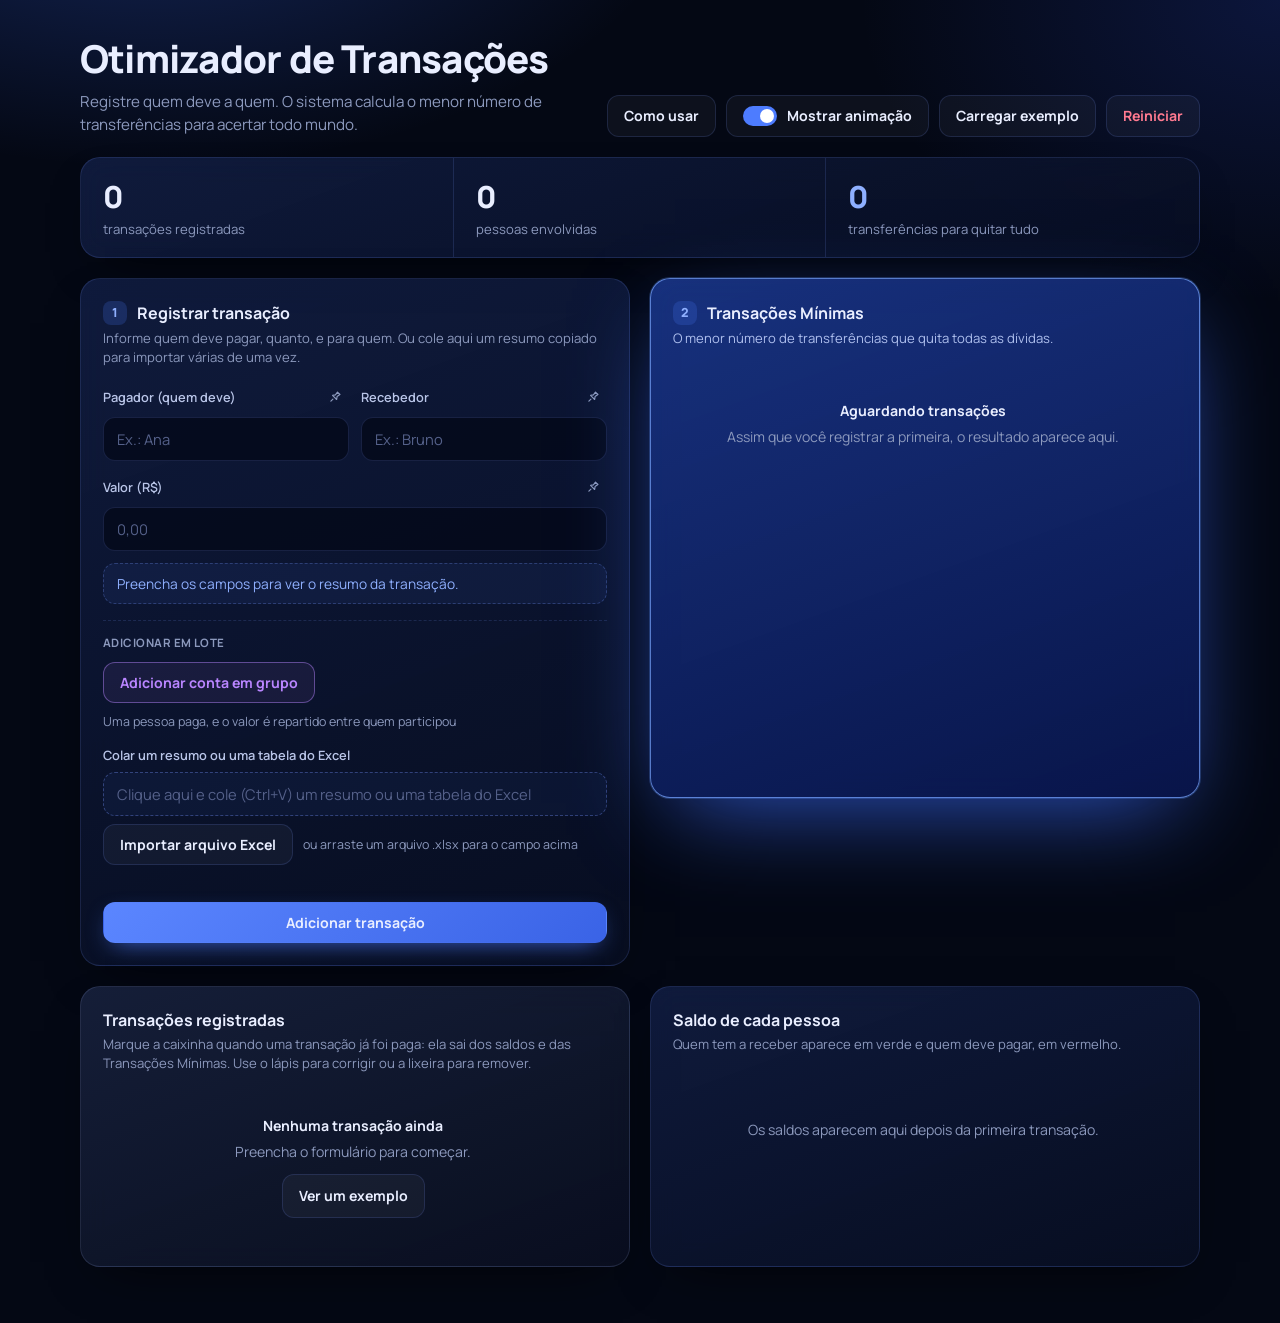
==== index.html @ e80e938e "Push inicial do Otimizador (conteúdo atual) Co-Authored-By: Claude Sonnet 5 <noreply@anthropic.com>" ====
<!DOCTYPE html>
<html lang="pt-BR">

<head>
  <meta charset="UTF-8">
  <meta name="viewport" content="width=device-width, initial-scale=1.0">
  <title>Otimizador de Transações</title>
  <link rel="preconnect" href="https://fonts.googleapis.com">
  <link rel="preconnect" href="https://fonts.gstatic.com" crossorigin>
  <link href="https://fonts.googleapis.com/css2?family=Manrope:wght@400;500;600;700;800&display=swap" rel="stylesheet">
  <link rel="stylesheet" href="css/estilo.css">
</head>

<body>
  <div class="wrap">

    <header>
      <div>
        <h1>Otimizador de Transações</h1>
        <p>Registre quem deve a quem. O sistema calcula o menor número de transferências para acertar todo mundo.</p>
      </div>
      <div class="acoes">
        <a class="btn" href="documentacao.html">Como usar</a>
        <button class="btn alternar" id="btnAnimacao" type="button" role="switch" aria-checked="true"><span
            class="chave" aria-hidden="true"></span>Mostrar animação</button>
        <button class="btn" id="btnExemplo" type="button">Carregar exemplo</button>
        <button class="btn perigo" id="btnLimpar" type="button">Reiniciar</button>
      </div>
    </header>

    <section class="panel resumo" aria-label="Resumo">
      <div><b id="sTrans">0</b><span>transações registradas</span></div>
      <div><b id="sPessoas">0</b><span>pessoas envolvidas</span></div>
      <div class="dest"><b id="sAcertos">0</b><span>transferências para quitar tudo</span></div>
    </section>

    <main class="grade">
      <section class="panel p-form">
        <h2><span class="passo">1</span><span id="tituloForm">Registrar transação</span></h2>
        <p class="sub">Informe quem deve pagar, quanto, e para quem. Ou cole aqui um resumo copiado para importar várias
          de uma vez.</p>
        <form id="form" autocomplete="off" novalidate>
          <div class="campo">
            <div class="rotulo-linha">
              <label for="pagador">Pagador (quem deve)</label>
              <button class="pin" type="button" data-pin="pagador" aria-pressed="false" aria-label="Fixar pagador"
                title="Fixar"><svg width="14" height="14" viewBox="0 0 24 24" fill="none" stroke="currentColor"
                  stroke-width="2" stroke-linecap="round" stroke-linejoin="round">
                  <path d="M12 17v5" />
                  <path d="M9 3h6l-1 6 3 4H7l3-4z" />
                </svg></button>
            </div>
            <input id="pagador" required placeholder="Ex.: Ana">
          </div>
          <div class="campo">
            <div class="rotulo-linha">
              <label for="recebedor">Recebedor</label>
              <button class="pin" type="button" data-pin="recebedor" aria-pressed="false" aria-label="Fixar recebedor"
                title="Fixar"><svg width="14" height="14" viewBox="0 0 24 24" fill="none" stroke="currentColor"
                  stroke-width="2" stroke-linecap="round" stroke-linejoin="round">
                  <path d="M12 17v5" />
                  <path d="M9 3h6l-1 6 3 4H7l3-4z" />
                </svg></button>
            </div>
            <input id="recebedor" required placeholder="Ex.: Bruno">
          </div>
          <div class="campo larga">
            <div class="rotulo-linha">
              <label for="valor">Valor (R$)</label>
              <button class="pin" type="button" data-pin="valor" aria-pressed="false" aria-label="Fixar valor"
                title="Fixar"><svg width="14" height="14" viewBox="0 0 24 24" fill="none" stroke="currentColor"
                  stroke-width="2" stroke-linecap="round" stroke-linejoin="round">
                  <path d="M12 17v5" />
                  <path d="M9 3h6l-1 6 3 4H7l3-4z" />
                </svg></button>
            </div>
            <input id="valor" type="number" inputmode="decimal" step="0.01" min="0.01" required placeholder="0,00">
          </div>
          <div class="previa" id="previa" aria-live="polite">Preencha os campos para ver o resumo da transação.</div>

          <div class="lote-bloco">
            <p class="lote-titulo">Adicionar em lote</p>

            <div class="lote-item">
              <button class="btn grupo" id="btnDividirConta" type="button">Adicionar conta em grupo</button>
              <span>Uma pessoa paga, e o valor é repartido entre quem participou</span>
            </div>

            <div class="importar-bloco">
              <label for="colar">Colar um resumo ou uma tabela do Excel</label>
              <input id="colar" class="colar" placeholder="Clique aqui e cole (Ctrl+V) um resumo ou uma tabela do Excel"
                aria-describedby="colarAjuda">
              <div class="importar-linha">
                <button class="btn" id="btnImportarExcel" type="button">Importar arquivo Excel</button>
                <span id="colarAjuda">ou arraste um arquivo .xlsx para o campo acima</span>
              </div>
              <input type="file" id="arquivoExcel" accept=".xlsx,.xlsm,.csv,.tsv,.txt" hidden>
            </div>
          </div>

          <div class="erro" id="erro" role="alert"></div>
          <div class="linha-btns">
            <button class="btn primario" id="btnSalvar" type="submit">Adicionar transação</button>
            <button class="btn" id="btnCancelar" type="button" hidden>Cancelar</button>
          </div>
        </form>
      </section>

      <section class="panel resultado p-result">
        <div class="cab">
          <div>
            <h2><span class="passo">2</span>Transações Mínimas</h2>
            <p class="sub">O menor número de transferências que quita todas as dívidas.</p>
          </div>
          <div class="cab-acoes" id="cabAcoes" hidden>
            <button class="btn" id="btnCopiar" type="button">Copiar Transações Mínimas</button>
            <button class="btn" id="btnExportar" type="button">Exportar Excel</button>
          </div>
        </div>
        <ul class="lista" id="listaAcertos"></ul>
        <div class="economia" id="economia" hidden></div>
      </section>

      <section class="panel p-trans">
        <div class="cab">
          <div>
            <h2>Transações registradas</h2>
            <!-- <p class="sub">Use o lápis para corrigir ou a lixeira para remover.</p> -->
            <p class="sub">Marque a caixinha quando uma transação já foi paga: ela sai dos saldos e das Transações
              Mínimas. Use o lápis para corrigir ou a lixeira para remover.</p>
          </div>
          <div class="cab-acoes" id="cabTransAcoes" hidden>
            <button class="btn" id="btnCopiarTrans" type="button">Copiar Transações Registradas</button>
            <button class="btn" id="btnExportarTrans" type="button">Exportar Excel</button>
          </div>
        </div>
        <ul class="lista" id="listaTrans"></ul>
      </section>

      <section class="panel p-saldos">
        <h2>Saldo de cada pessoa</h2>
        <p class="sub">Quem tem a receber aparece em verde e quem deve pagar, em vermelho.</p>
        <ul class="lista" id="listaSaldos"></ul>
      </section>
    </main>
  </div>

  <div id="toast" role="status"><span id="toastMsg"></span><button id="toastBtn" type="button" hidden></button></div>

  <div class="modal-fundo" id="modal" hidden>
    <div class="modal" role="dialog" aria-modal="true" aria-labelledby="modalTitulo" aria-describedby="modalTexto">
      <button class="modal-fechar" id="modalX" type="button" aria-label="Fechar">
        <svg width="18" height="18" viewBox="0 0 24 24" fill="none" stroke="currentColor" stroke-width="2.2"
          stroke-linecap="round">
          <path d="M6 6l12 12M18 6L6 18" />
        </svg>
      </button>
      <h3 id="modalTitulo">Excluir transação?</h3>
      <p id="modalTexto"></p>
      <div class="modal-botoes">
        <button class="btn" id="modalCancelar" type="button">Cancelar</button>
        <button class="btn primario confirmar-exclusao" id="modalConfirmar" type="button">Confirmar exclusão</button>
      </div>
    </div>
  </div>

  <!-- Seu algoritmo original, sem nenhuma alteração -->
  <script src="js/nucleo/algorithm.js"></script>
  <script src="js/interface/animacao.js"></script>
  <script src="js/interface/autocomplete.js"></script>
  <script src="js/interface/copiar.js"></script>
  <script src="js/interface/exportar.js"></script>
  <script src="js/interface/conta-conjunta.js"></script>
  <script src="js/dados/importar.js"></script>
  <script src="js/dados/excel.js"></script>
  <script src="js/app.js"></script>
</body>

</html>
---- css/estilo.css ----
:root {
      --bg: #040814;
      --line: rgba(120, 150, 255, .16);
      --txt: #e9eeff;
      --mut: #8c99bd;
      --blue: #4d7cff;
      --blue2: #8fb0ff;
      --pos: #3ddc97;
      --neg: #ff7a90;
      --grupo: #b985ff;
      --glass: linear-gradient(160deg, rgba(20, 34, 76, .72), rgba(8, 14, 34, .86));
      --gap: 20px;
      --radius: 20px;
      --card-max: 520px;
      font-family: 'Manrope', system-ui, -apple-system, 'Segoe UI', sans-serif;
    }

    * {
      box-sizing: border-box;
      margin: 0
    }

    body {
      min-height: 100vh;
      color: var(--txt);
      padding: 32px 20px 56px;
      background:
        radial-gradient(900px 500px at 12% -10%, rgba(60, 110, 255, .30), transparent 60%),
        radial-gradient(700px 500px at 100% 0%, rgba(40, 70, 200, .22), transparent 60%),
        var(--bg);
    }

    .wrap {
      max-width: 1120px;
      margin: 0 auto;
      display: grid;
      gap: var(--gap)
    }

    header {
      display: flex;
      flex-wrap: wrap;
      gap: 16px;
      justify-content: space-between;
      align-items: flex-end
    }

    h1 {
      font-size: clamp(1.7rem, 3.4vw, 2.4rem);
      font-weight: 800;
      letter-spacing: -.02em
    }

    header p {
      color: var(--mut);
      margin-top: 6px;
      max-width: 52ch;
      line-height: 1.5;
      font-size: .95rem
    }

    .acoes {
      display: flex;
      flex-wrap: wrap;
      gap: 10px
    }

    .panel {
      background: var(--glass);
      border: 1px solid var(--line);
      border-radius: var(--radius);
      padding: 22px;
      backdrop-filter: blur(14px);
      box-shadow: 0 20px 50px -25px rgba(0, 0, 0, .8);
      /* cada painel é uma coluna: cabeçalho fixo + conteúdo que preenche o resto */
      display: flex;
      flex-direction: column;
      min-width: 0
    }

    h2 {
      font-size: 1rem;
      font-weight: 700;
      display: flex;
      align-items: center;
      gap: 10px
    }

    .sub {
      color: var(--mut);
      font-size: .82rem;
      margin: 4px 0 16px;
      line-height: 1.45
    }

    .passo {
      width: 24px;
      height: 24px;
      border-radius: 8px;
      background: rgba(77, 124, 255, .2);
      color: var(--blue2);
      display: grid;
      place-items: center;
      font-size: .78rem;
      font-weight: 800;
      flex: none
    }

    .resumo {
      display: grid;
      grid-template-columns: repeat(3, 1fr);
      padding: 0;
      overflow: hidden;
      flex-direction: row
    }

    .resumo div {
      padding: 18px 22px;
      border-right: 1px solid var(--line)
    }

    .resumo div:last-child {
      border: 0
    }

    .resumo b {
      display: block;
      font-size: 1.9rem;
      font-weight: 800;
      letter-spacing: -.02em
    }

    .resumo span {
      color: var(--mut);
      font-size: .82rem
    }

    .resumo .dest b {
      color: var(--blue2)
    }

    /* ---------- Grade 2×2: as duas linhas se alinham, então os painéis lado a lado têm a mesma altura ---------- */
    .grade {
      display: grid;
      grid-template-columns: repeat(2, minmax(0, 1fr));
      grid-template-areas:
        "form  result"
        "trans saldos";
      gap: var(--gap);
      align-items: stretch
    }

    .p-form {
      grid-area: form
    }

    .p-result {
      grid-area: result
    }

    .p-trans {
      grid-area: trans
    }

    .p-saldos {
      grid-area: saldos
    }

    /* Limite de altura no card (não na lista): assim cada lista preenche
       o espaço que sobrar do seu próprio cabeçalho, em vez de todas pararem
       no mesmo tamanho fixo mesmo quando o cabeçalho acima é menor */
    .p-result,
    .p-trans,
    .p-saldos {
      max-height: var(--card-max)
    }

    form {
      display: grid;
      grid-template-columns: 1fr 1fr;
      gap: 12px;
      align-content: start
    }

    .campo {
      display: grid;
      gap: 6px
    }

    .campo.larga {
      grid-column: 1/-1
    }

    .rotulo-linha {
      display: flex;
      align-items: center;
      justify-content: space-between;
      gap: 8px
    }

    .pin {
      width: 28px;
      height: 28px;
      display: grid;
      place-items: center;
      border-radius: 8px;
      border: 1px solid transparent;
      background: transparent;
      color: var(--mut);
      cursor: pointer
    }

    .pin svg {
      transform: rotate(45deg);
      transition: transform .2s
    }

    .pin:hover {
      background: rgba(255, 255, 255, .08);
      color: var(--txt)
    }

    .pin:focus-visible {
      outline: 2px solid var(--blue);
      outline-offset: 2px
    }

    .pin[aria-pressed="true"] {
      color: var(--blue2);
      background: rgba(77, 124, 255, .16);
      border-color: rgba(77, 124, 255, .4)
    }

    .pin[aria-pressed="true"] svg {
      transform: none
    }

    .campo.fixado input {
      border-color: rgba(77, 124, 255, .55);
      box-shadow: 0 0 0 3px rgba(77, 124, 255, .12)
    }

    label {
      font-size: .8rem;
      font-weight: 600;
      color: #b9c5e8
    }

    input {
      width: 100%;
      padding: 11px 13px;
      border-radius: 12px;
      border: 1px solid var(--line);
      background: rgba(4, 8, 22, .7);
      color: var(--txt);
      font: inherit;
      font-size: .92rem
    }

    input::placeholder {
      color: #55618a
    }

    input:hover {
      border-color: rgba(120, 150, 255, .32)
    }

    :focus-visible {
      outline: 2px solid var(--blue2);
      outline-offset: 2px
    }

    input:focus-visible {
      outline-offset: 0;
      border-color: var(--blue)
    }

    .previa {
      grid-column: 1/-1;
      min-height: 40px;
      padding: 10px 13px;
      border-radius: 12px;
      background: rgba(77, 124, 255, .08);
      border: 1px dashed rgba(120, 150, 255, .28);
      font-size: .86rem;
      color: var(--blue2)
    }

    .erro {
      grid-column: 1/-1;
      color: var(--neg);
      font-size: .82rem;
      min-height: 1em
    }

    .btn {
      font: inherit;
      font-size: .88rem;
      font-weight: 700;
      border: 1px solid var(--line);
      cursor: pointer;
      padding: 10px 16px;
      border-radius: 12px;
      color: var(--txt);
      background: rgba(255, 255, 255, .04);
      transition: background .15s, border-color .15s;
      text-decoration: none
    }

    .btn[hidden] {
      display: none
    }

    .btn:hover {
      background: rgba(255, 255, 255, .09)
    }

    .btn.primario {
      background: linear-gradient(135deg, #5b86ff, #3a63e6);
      border-color: transparent;
      box-shadow: 0 8px 24px -10px rgba(77, 124, 255, .9)
    }

    .btn.primario:hover {
      background: linear-gradient(135deg, #6b92ff, #4a71f0)
    }

    .btn.perigo {
      color: var(--neg)
    }

    .btn.grupo {
      color: var(--grupo);
      border-color: rgba(185, 133, 255, .45);
      background: rgba(185, 133, 255, .08)
    }

    .btn.grupo:hover {
      background: rgba(185, 133, 255, .18);
      border-color: rgba(185, 133, 255, .7)
    }

    .linha-btns {
      grid-column: 1/-1;
      display: flex;
      gap: 10px
    }

    .linha-btns .primario {
      flex: 1
    }

    ul {
      list-style: none;
      padding: 0;
      display: grid;
      gap: 8px;
      align-content: start
    }

    /* Listas rolam por dentro do painel e ocupam o espaço restante,
       assim nenhum painel cresce sem limite e puxa a altura da linha */
    .lista {
      flex: 1 1 auto;
      min-height: 120px;
      overflow-y: auto;
      padding-right: 4px;
      scrollbar-width: thin;
      scrollbar-color: rgba(140, 170, 255, .3) transparent
    }

    .lista::-webkit-scrollbar {
      width: 6px
    }

    .lista::-webkit-scrollbar-thumb {
      background: rgba(140, 170, 255, .3);
      border-radius: 6px
    }

    li.item {
      display: flex;
      align-items: center;
      gap: 12px;
      padding: 11px 13px;
      border-radius: 14px;
      background: rgba(8, 14, 36, .6);
      border: 1px solid var(--line);
      font-size: .9rem
    }

    li.item .txt {
      flex: 1;
      min-width: 0;
      overflow: hidden;
      text-overflow: ellipsis;
      white-space: nowrap
    }

    li.item .txt em {
      font-style: normal;
      color: var(--mut);
      margin: 0 6px
    }

    .valor {
      font-weight: 800;
      white-space: nowrap
    }

    .icone {
      width: 32px;
      height: 32px;
      border-radius: 9px;
      border: 0;
      background: transparent;
      color: var(--mut);
      cursor: pointer;
      display: grid;
      place-items: center;
      flex: none
    }

    .icone:hover {
      background: rgba(255, 255, 255, .08);
      color: var(--txt)
    }

    .icone.del:hover {
      color: var(--neg)
    }

    .avatar {
      width: 34px;
      height: 34px;
      border-radius: 50%;
      display: grid;
      place-items: center;
      font-size: .8rem;
      font-weight: 800;
      color: #fff;
      flex: none
    }

    .acerto {
      display: flex;
      align-items: center;
      gap: 10px;
      flex: 1;
      min-width: 0
    }

    .acerto .seta {
      color: var(--blue2);
      font-weight: 800
    }

    .acerto .nome {
      overflow: hidden;
      text-overflow: ellipsis;
      white-space: nowrap;
      font-weight: 700;
      min-width: 0
    }

    .acerto .nome small {
      display: block;
      color: var(--mut);
      font-weight: 500;
      font-size: .72rem
    }

    .economia {
      margin-top: 14px;
      font-size: .84rem;
      color: var(--blue2);
      padding: 10px 13px;
      border-radius: 12px;
      background: rgba(77, 124, 255, .1)
    }

    .cab {
      display: flex;
      justify-content: space-between;
      align-items: flex-start;
      gap: 12px;
      margin-bottom: 16px
    }

    .cab .sub {
      margin-bottom: 0
    }

    /* Transações registradas: botões em linha própria, abaixo do título */
    .p-trans .cab {
      flex-direction: column;
      align-items: stretch
    }

    .p-trans .cab-acoes {
      justify-content: flex-start;
      margin-top: 14px
    }

    .saldo {
      display: grid;
      gap: 7px;
      width: 100%;
      min-width: 0
    }

    .saldo .topo {
      display: flex;
      justify-content: space-between;
      align-items: center;
      gap: 10px
    }

    .barra {
      height: 5px;
      border-radius: 5px;
      background: rgba(255, 255, 255, .07);
      overflow: hidden
    }

    .barra i {
      display: block;
      height: 100%;
      border-radius: 5px
    }

    .tag {
      font-size: .7rem;
      font-weight: 700;
      padding: 3px 8px;
      border-radius: 99px
    }

    .pos {
      color: var(--pos)
    }

    .neg {
      color: var(--neg)
    }

    .zero {
      color: var(--mut)
    }

    .tag.pos {
      background: rgba(61, 220, 151, .12)
    }

    .tag.neg {
      background: rgba(255, 122, 144, .12)
    }

    .tag.zero {
      background: rgba(255, 255, 255, .06)
    }

    /* Estado vazio centralizado no espaço disponível do painel */
    .vazio {
      text-align: center;
      padding: 26px 12px;
      color: var(--mut);
      font-size: .88rem;
      line-height: 1.55;
      min-height: 120px;
      display: grid;
      place-content: center;
      justify-items: center
    }

    .vazio b {
      display: block;
      color: var(--txt);
      margin-bottom: 4px
    }

    .vazio .btn {
      margin-top: 12px
    }

    #toast {
      position: fixed;
      left: 50%;
      bottom: 24px;
      transform: translate(-50%, 20px);
      opacity: 0;
      pointer-events: none;
      background: #0f1b45;
      border: 1px solid rgba(120, 150, 255, .4);
      padding: 12px 16px;
      border-radius: 14px;
      font-size: .88rem;
      display: flex;
      gap: 14px;
      align-items: center;
      transition: opacity .2s, transform .2s;
      z-index: 10;
      box-shadow: 0 20px 50px -10px rgba(0, 0, 0, .8)
    }

    #toast.on {
      opacity: 1;
      transform: translate(-50%, 0);
      pointer-events: auto
    }

    #toast button {
      background: none;
      border: 0;
      color: var(--blue2);
      font: inherit;
      font-weight: 700;
      cursor: pointer
    }

    /* Transações registradas: levemente mais neutro (dados de entrada), mas na mesma família de cor */
    .panel.p-trans {
      background: linear-gradient(160deg, rgba(26, 36, 66, .8), rgba(10, 15, 32, .9));
      border-color: rgba(150, 170, 220, .16)
    }

    .p-trans li.item {
      background: rgba(255, 255, 255, .04);
      border-color: rgba(170, 190, 235, .12)
    }

    .p-trans li.item:hover {
      background: rgba(255, 255, 255, .07)
    }

    /* Transações Mínimas: azul vivo (resultado final, em destaque) */
    .panel.resultado {
      background: linear-gradient(160deg, rgba(40, 84, 214, .55), rgba(9, 22, 78, .92));
      border-color: rgba(120, 165, 255, .7);
      box-shadow: 0 0 0 1px rgba(100, 150, 255, .25), 0 30px 90px -25px rgba(60, 110, 255, .75)
    }

    .resultado li.item {
      padding: 14px;
      background: linear-gradient(135deg, rgba(90, 140, 255, .30), rgba(40, 72, 190, .20));
      border-color: rgba(140, 180, 255, .45)
    }

    .resultado .sub {
      color: #aebfee
    }

    /* Confirmação de pagamento */
    .pagar {
      appearance: none;
      -webkit-appearance: none;
      width: 24px;
      height: 24px;
      padding: 0;
      border-radius: 8px;
      border: 2px solid rgba(170, 195, 255, .65);
      background: rgba(4, 8, 22, .35);
      cursor: pointer;
      display: grid;
      place-items: center;
      flex: none;
      margin: 0;
      transition: background .15s, border-color .15s
    }

    .pagar:hover {
      border-color: var(--blue2)
    }

    .pagar:checked {
      border-color: var(--pos);
      background: var(--pos) url("data:image/svg+xml;utf8,<svg xmlns='http://www.w3.org/2000/svg' viewBox='0 0 24 24' fill='none' stroke='%23052418' stroke-width='3.5' stroke-linecap='round' stroke-linejoin='round'><path d='M5 12.5l4.5 4.5L19 7.5'/></svg>") center/14px 14px no-repeat
    }

    .valor-col {
      display: grid;
      justify-items: end;
      gap: 2px
    }

    .selo-pago {
      font-size: .7rem;
      font-weight: 700;
      color: var(--pos)
    }

    .resultado li.item.pago {
      background: linear-gradient(135deg, rgba(61, 220, 151, .18), rgba(61, 220, 151, .06));
      border-color: rgba(61, 220, 151, .5)
    }

    .pago .acerto .nome {
      color: #a9e9cd
    }

    .pago .acerto .seta {
      color: var(--pos)
    }

    .pago .valor {
      text-decoration: line-through;
      text-decoration-thickness: 2px;
      opacity: .85
    }

    .pago .avatar {
      filter: saturate(.6) brightness(.9)
    }

    .modal-fundo {
      position: fixed;
      inset: 0;
      z-index: 20;
      display: grid;
      place-items: center;
      padding: 20px;
      background: rgba(2, 5, 16, .72);
      backdrop-filter: blur(6px)
    }

    .modal-fundo[hidden] {
      display: none
    }

    .modal {
      position: relative;
      width: 100%;
      max-width: 420px;
      padding: 26px;
      border-radius: 20px;
      background: linear-gradient(160deg, #14224c, #080e22);
      border: 1px solid rgba(120, 150, 255, .35);
      box-shadow: 0 40px 100px -20px rgba(0, 0, 0, .9), 0 0 0 1px rgba(77, 124, 255, .12);
      animation: modal-entra .18s ease-out
    }

    .modal h3 {
      font-size: 1.1rem;
      font-weight: 800;
      padding-right: 36px
    }

    .modal p {
      color: var(--mut);
      font-size: .9rem;
      line-height: 1.55;
      margin-top: 10px
    }

    .modal p strong {
      color: var(--txt)
    }

    .modal-fechar {
      position: absolute;
      top: 14px;
      right: 14px;
      width: 34px;
      height: 34px;
      border: 0;
      border-radius: 10px;
      background: transparent;
      color: var(--mut);
      cursor: pointer;
      display: grid;
      place-items: center
    }

    .modal-fechar:hover {
      background: rgba(255, 255, 255, .08);
      color: var(--txt)
    }

    .modal-botoes {
      display: flex;
      justify-content: flex-end;
      gap: 10px;
      margin-top: 22px
    }

    .btn.confirmar-exclusao {
      background: linear-gradient(135deg, #ff6b84, #d93a58);
      border-color: transparent;
      box-shadow: 0 8px 24px -10px rgba(255, 107, 132, .8)
    }

    .btn.confirmar-exclusao:hover {
      background: linear-gradient(135deg, #ff8097, #e84d6a)
    }

    @keyframes modal-entra {
      from {
        opacity: 0;
        transform: translateY(10px) scale(.98)
      }

      to {
        opacity: 1;
        transform: none
      }
    }

    /* Importação em lote (colar texto / arquivo Excel) */
    .importar-bloco {
      grid-column: 1/-1;
      display: grid;
      gap: 8px;
      padding-top: 4px
    }

    input.colar {
      border-style: dashed;
      border-color: rgba(120, 150, 255, .35);
      background: rgba(77, 124, 255, .06);
      cursor: text;
      transition: background .15s, border-color .15s
    }

    input.colar:hover,
    input.colar.soltando {
      border-color: var(--blue2);
      background: rgba(77, 124, 255, .14)
    }

    .lote-bloco {
      grid-column: 1/-1;
      display: grid;
      gap: 12px;
      margin-top: 4px;
      padding-top: 14px;
      border-top: 1px dashed var(--line)
    }

    .lote-titulo {
      font-size: .72rem;
      font-weight: 700;
      letter-spacing: .04em;
      text-transform: uppercase;
      color: var(--mut)
    }

    .lote-item {
      display: flex;
      flex-wrap: wrap;
      align-items: center;
      gap: 10px;
      font-size: .78rem;
      color: var(--mut)
    }

    .importar-linha {
      display: flex;
      flex-wrap: wrap;
      align-items: center;
      gap: 10px;
      font-size: .78rem;
      color: var(--mut)
    }

    .cab-acoes {
      display: flex;
      flex-wrap: wrap;
      justify-content: flex-end;
      gap: 8px
    }

    .cab-acoes[hidden] {
      display: none
    }

    /* Telas médias/pequenas: uma coluna, na ordem do fluxo de uso */
    @media (max-width:860px) {
      .grade {
        grid-template-columns: minmax(0, 1fr);
        grid-template-areas:
          "form"
          "result"
          "trans"
          "saldos"
      }

      .lista {
        max-height: 300px
      }

      .resumo b {
        font-size: 1.5rem
      }

      .resumo div {
        padding: 14px
      }
    }

    @media (max-width:520px) {
      body {
        padding: 24px 14px 48px
      }

      .panel {
        padding: 18px
      }

      form {
        grid-template-columns: 1fr
      }

      .resumo {
        grid-template-columns: 1fr
      }

      .resumo div {
        border-right: 0;
        border-bottom: 1px solid var(--line)
      }
    }

    @media (prefers-reduced-motion:reduce) {
      * {
        transition: none !important
      }
    }

    /* Item pago (Transações registradas e Mínimas) */
    .lista li.item.pago {
      background: linear-gradient(135deg, rgba(61, 220, 151, .18), rgba(61, 220, 151, .06));
      border-color: rgba(61, 220, 151, .5)
    }

    .pago .txt strong {
      color: #a9e9cd
    }
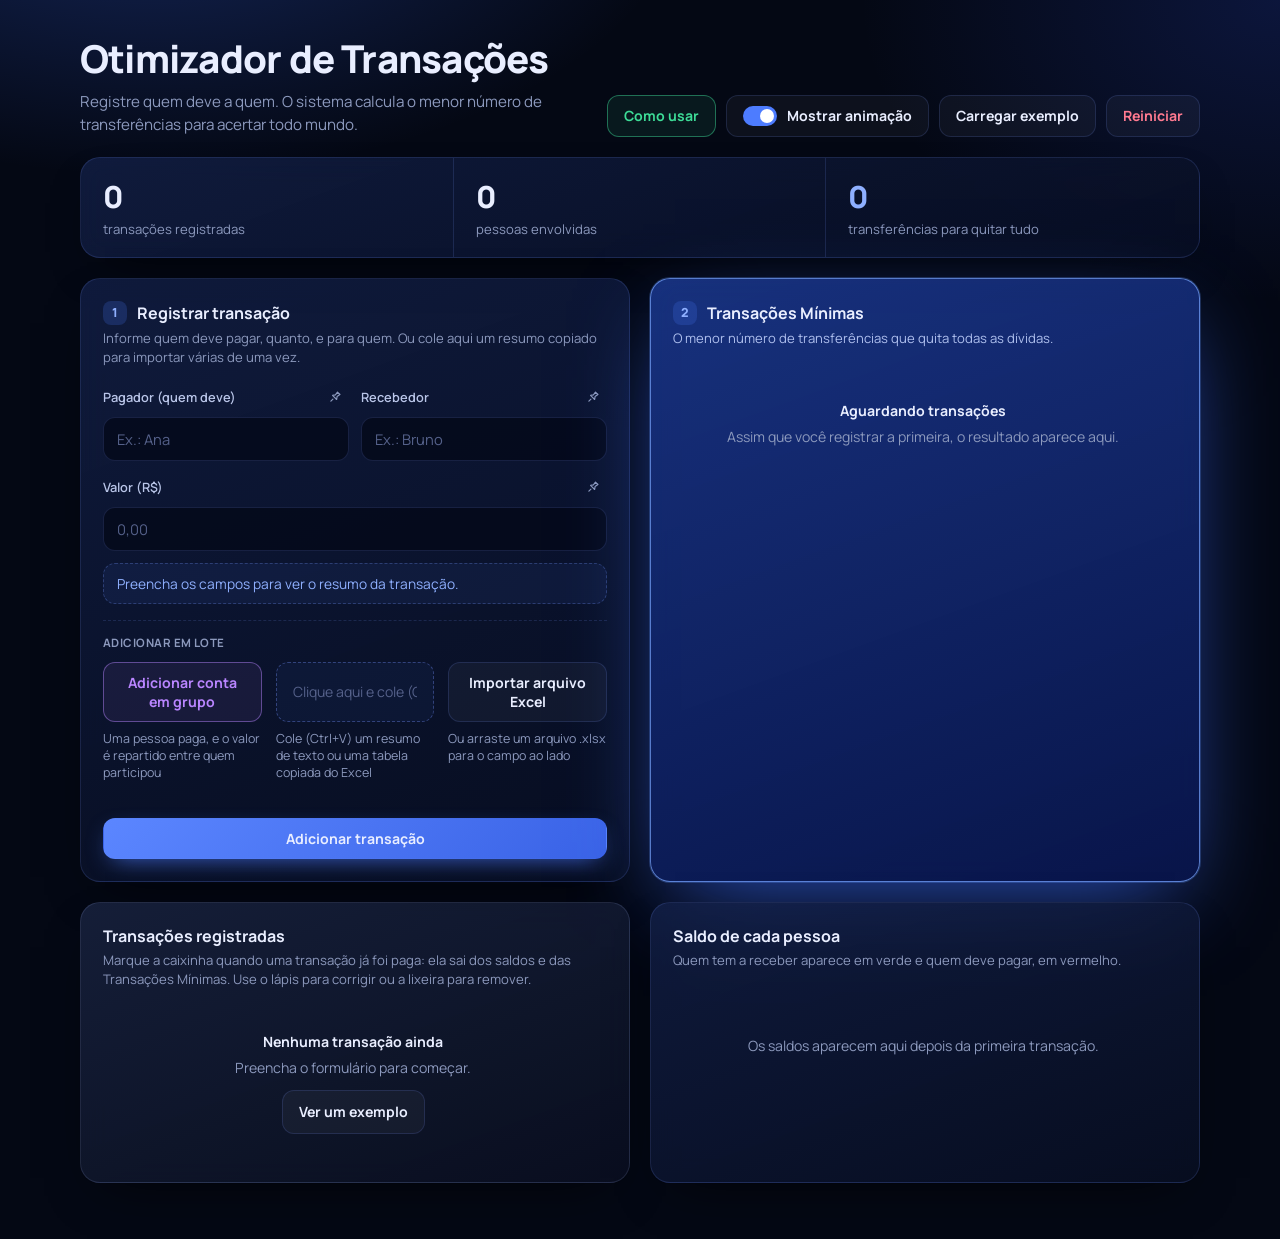
==== commit f34bbadb: "Reorganiza bloco de lote, adiciona classificação de ganho e busca nas listas - Lote de adicionar con" ====
--- a/index.html
+++ b/index.html
@@ -20,7 +20,7 @@
         <p>Registre quem deve a quem. O sistema calcula o menor número de transferências para acertar todo mundo.</p>
       </div>
       <div class="acoes">
-        <a class="btn" href="documentacao.html">Como usar</a>
+        <a class="btn ajuda" href="documentacao.html">Como usar</a>
         <button class="btn alternar" id="btnAnimacao" type="button" role="switch" aria-checked="true"><span
             class="chave" aria-hidden="true"></span>Mostrar animação</button>
         <button class="btn" id="btnExemplo" type="button">Carregar exemplo</button>
@@ -81,19 +81,16 @@
           <div class="lote-bloco">
             <p class="lote-titulo">Adicionar em lote</p>
 
-            <div class="lote-item">
+            <div class="lote-grade">
               <button class="btn grupo" id="btnDividirConta" type="button">Adicionar conta em grupo</button>
-              <span>Uma pessoa paga, e o valor é repartido entre quem participou</span>
-            </div>
+              <input id="colar" class="colar" placeholder="Clique aqui e cole (Ctrl+V)"
+                aria-label="Colar um resumo ou uma tabela do Excel">
+              <button class="btn" id="btnImportarExcel" type="button">Importar arquivo Excel</button>
 
-            <div class="importar-bloco">
-              <label for="colar">Colar um resumo ou uma tabela do Excel</label>
-              <input id="colar" class="colar" placeholder="Clique aqui e cole (Ctrl+V) um resumo ou uma tabela do Excel"
-                aria-describedby="colarAjuda">
-              <div class="importar-linha">
-                <button class="btn" id="btnImportarExcel" type="button">Importar arquivo Excel</button>
-                <span id="colarAjuda">ou arraste um arquivo .xlsx para o campo acima</span>
-              </div>
+              <span class="lote-desc">Uma pessoa paga, e o valor é repartido entre quem participou</span>
+              <span class="lote-desc">Cole (Ctrl+V) um resumo de texto ou uma tabela copiada do Excel</span>
+              <span class="lote-desc">Ou arraste um arquivo .xlsx para o campo ao lado</span>
+
               <input type="file" id="arquivoExcel" accept=".xlsx,.xlsm,.csv,.tsv,.txt" hidden>
             </div>
           </div>
@@ -117,6 +114,8 @@
             <button class="btn" id="btnExportar" type="button">Exportar Excel</button>
           </div>
         </div>
+        <input type="search" class="busca-lista" id="buscaAcertos" placeholder="Buscar por nome..."
+          aria-label="Buscar nas Transações Mínimas por nome" hidden>
         <ul class="lista" id="listaAcertos"></ul>
         <div class="economia" id="economia" hidden></div>
       </section>
@@ -134,6 +133,8 @@
             <button class="btn" id="btnExportarTrans" type="button">Exportar Excel</button>
           </div>
         </div>
+        <input type="search" class="busca-lista" id="buscaTrans" placeholder="Buscar por nome..."
+          aria-label="Buscar nas Transações registradas por nome" hidden>
         <ul class="lista" id="listaTrans"></ul>
       </section>
 
--- a/css/estilo.css
+++ b/css/estilo.css
@@ -169,7 +169,6 @@
     /* Limite de altura no card (não na lista): assim cada lista preenche
        o espaço que sobrar do seu próprio cabeçalho, em vez de todas pararem
        no mesmo tamanho fixo mesmo quando o cabeçalho acima é menor */
-    .p-result,
     .p-trans,
     .p-saldos {
       max-height: var(--card-max)
@@ -340,6 +339,17 @@
       border-color: rgba(185, 133, 255, .7)
     }
 
+    .btn.ajuda {
+      color: var(--pos);
+      border-color: rgba(61, 220, 151, .45);
+      background: rgba(61, 220, 151, .08)
+    }
+
+    .btn.ajuda:hover {
+      background: rgba(61, 220, 151, .18);
+      border-color: rgba(61, 220, 151, .7)
+    }
+
     .linha-btns {
       grid-column: 1/-1;
       display: flex;
@@ -477,6 +487,46 @@
       padding: 10px 13px;
       border-radius: 12px;
       background: rgba(77, 124, 255, .1)
+    }
+
+    .selo-ganho {
+      display: inline-block;
+      margin-left: 6px;
+      padding: 2px 9px;
+      border-radius: 999px;
+      font-size: .72rem;
+      font-weight: 800;
+      letter-spacing: .02em
+    }
+
+    .selo-ganho.ganho-0 {
+      background: rgba(140, 153, 189, .28);
+      color: #c2cae3
+    }
+
+    .selo-ganho.ganho-1 {
+      background: rgba(143, 176, 255, .22);
+      color: var(--blue2)
+    }
+
+    .selo-ganho.ganho-2 {
+      background: rgba(73, 194, 192, .22);
+      color: #49c2c0
+    }
+
+    .selo-ganho.ganho-3 {
+      background: rgba(90, 209, 168, .22);
+      color: #5ad1a8
+    }
+
+    .selo-ganho.ganho-4 {
+      background: rgba(61, 220, 151, .25);
+      color: var(--pos)
+    }
+
+    .selo-ganho.ganho-5 {
+      background: rgba(255, 209, 102, .25);
+      color: #ffd166
     }
 
     .cab {
@@ -806,13 +856,6 @@
     }
 
     /* Importação em lote (colar texto / arquivo Excel) */
-    .importar-bloco {
-      grid-column: 1/-1;
-      display: grid;
-      gap: 8px;
-      padding-top: 4px
-    }
-
     input.colar {
       border-style: dashed;
       border-color: rgba(120, 150, 255, .35);
@@ -844,20 +887,24 @@
       color: var(--mut)
     }
 
-    .lote-item {
-      display: flex;
-      flex-wrap: wrap;
-      align-items: center;
-      gap: 10px;
-      font-size: .78rem;
-      color: var(--mut)
-    }
-
-    .importar-linha {
-      display: flex;
-      flex-wrap: wrap;
-      align-items: center;
-      gap: 10px;
+    .lote-grade {
+      display: grid;
+      grid-template-columns: repeat(3, minmax(0, 1fr));
+      grid-auto-rows: auto;
+      align-items: stretch;
+      gap: 8px 14px
+    }
+
+    .lote-grade .btn {
+      width: 100%
+    }
+
+    .lote-grade input.colar {
+      padding: 10px 16px;
+      font-size: .88rem
+    }
+
+    .lote-desc {
       font-size: .78rem;
       color: var(--mut)
     }
@@ -870,6 +917,14 @@
     }
 
     .cab-acoes[hidden] {
+      display: none
+    }
+
+    .busca-lista {
+      margin-bottom: 10px
+    }
+
+    .busca-lista[hidden] {
       display: none
     }
 
@@ -897,6 +952,12 @@
       }
     }
 
+    @media (max-width:640px) {
+      .lote-grade {
+        grid-template-columns: 1fr
+      }
+    }
+
     @media (max-width:520px) {
       body {
         padding: 24px 14px 48px
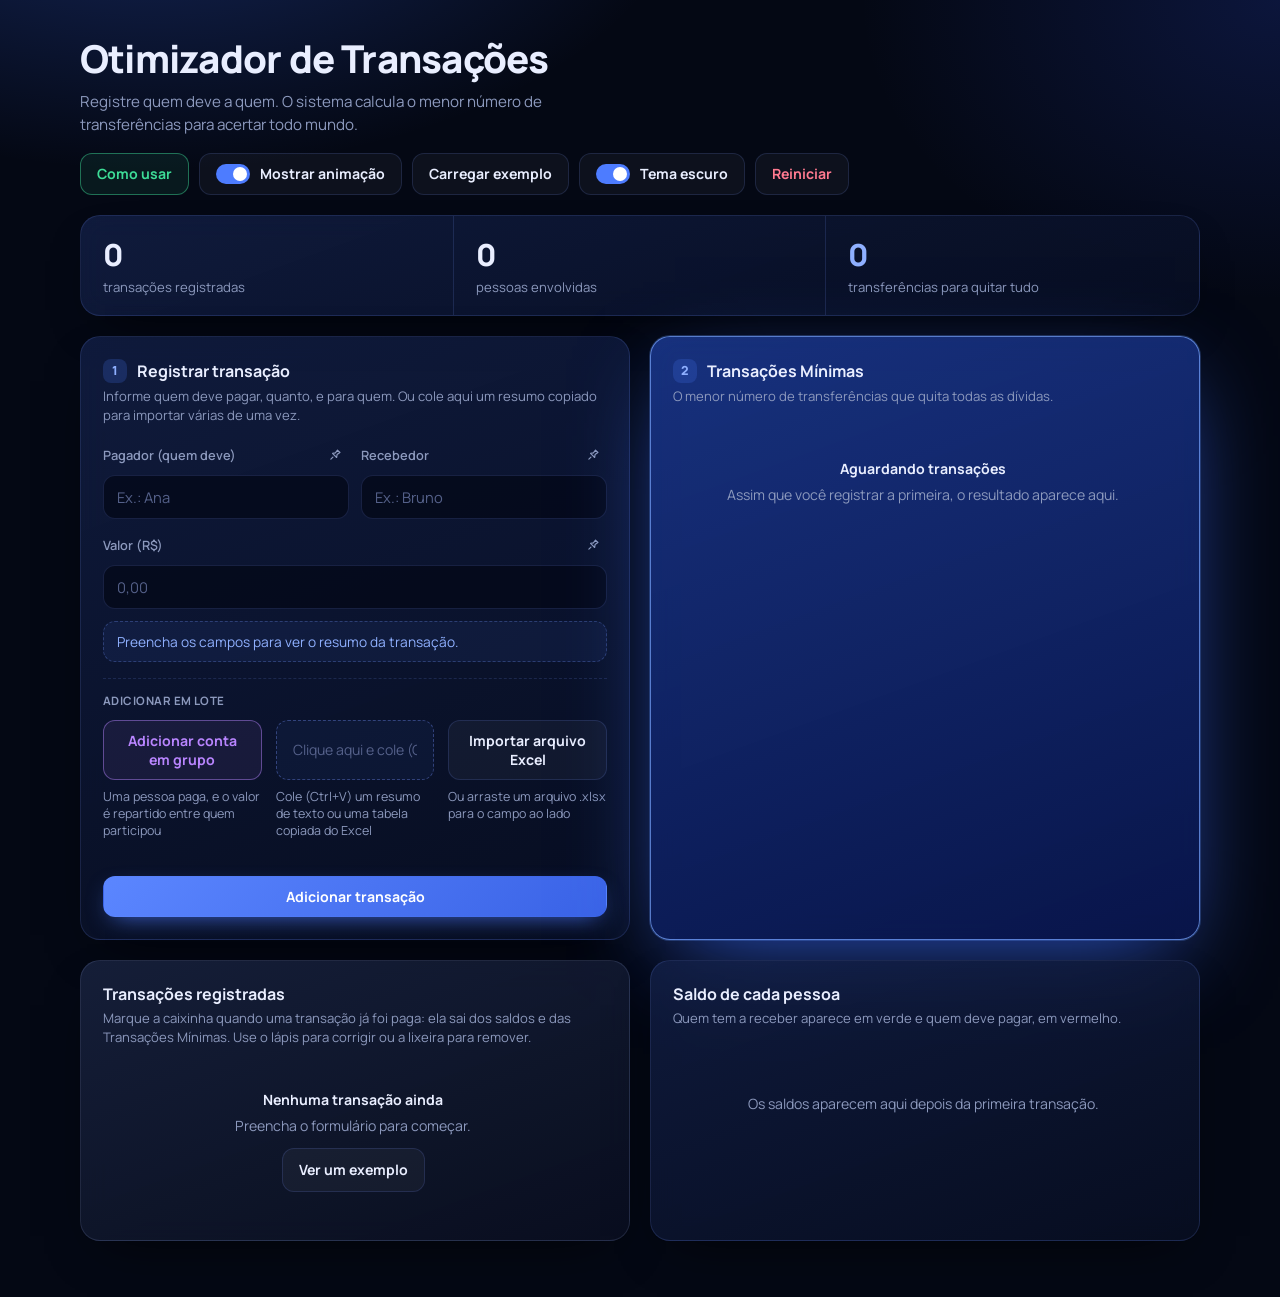
==== commit 307c1716: "Adiciona alternância de tema claro/escuro - Botão "Tema escuro" no header, com o mesmo estilo de cha" ====
--- a/index.html
+++ b/index.html
@@ -5,6 +5,7 @@
   <meta charset="UTF-8">
   <meta name="viewport" content="width=device-width, initial-scale=1.0">
   <title>Otimizador de Transações</title>
+  <script>try { document.documentElement.dataset.theme = localStorage.getItem('otimizador-tema') === 'claro' ? 'light' : 'dark' } catch (e) { }</script>
   <link rel="preconnect" href="https://fonts.googleapis.com">
   <link rel="preconnect" href="https://fonts.gstatic.com" crossorigin>
   <link href="https://fonts.googleapis.com/css2?family=Manrope:wght@400;500;600;700;800&display=swap" rel="stylesheet">
@@ -24,6 +25,8 @@
         <button class="btn alternar" id="btnAnimacao" type="button" role="switch" aria-checked="true"><span
             class="chave" aria-hidden="true"></span>Mostrar animação</button>
         <button class="btn" id="btnExemplo" type="button">Carregar exemplo</button>
+        <button class="btn alternar" id="btnTema" type="button" role="switch" aria-checked="true"><span
+            class="chave" aria-hidden="true"></span>Tema escuro</button>
         <button class="btn perigo" id="btnLimpar" type="button">Reiniciar</button>
       </div>
     </header>
@@ -110,12 +113,15 @@
             <p class="sub">O menor número de transferências que quita todas as dívidas.</p>
           </div>
           <div class="cab-acoes" id="cabAcoes" hidden>
-            <button class="btn" id="btnCopiar" type="button">Copiar Transações Mínimas</button>
-            <button class="btn" id="btnExportar" type="button">Exportar Excel</button>
+            <button class="btn copiar" id="btnCopiar" type="button">Copiar Transações Mínimas</button>
+            <button class="btn exportar" id="btnExportar" type="button">Exportar Excel</button>
           </div>
         </div>
-        <input type="search" class="busca-lista" id="buscaAcertos" placeholder="Buscar por nome..."
-          aria-label="Buscar nas Transações Mínimas por nome" hidden>
+        <div class="busca-linha" id="buscaLinhaAcertos" hidden>
+          <input type="search" class="busca-lista" id="buscaAcertos" placeholder="Buscar por nome..."
+            aria-label="Buscar nas Transações Mínimas por nome">
+          <button class="btn ordenar" id="btnOrdenarAcertos" type="button">Ordenar</button>
+        </div>
         <ul class="lista" id="listaAcertos"></ul>
         <div class="economia" id="economia" hidden></div>
       </section>
@@ -129,18 +135,25 @@
               Mínimas. Use o lápis para corrigir ou a lixeira para remover.</p>
           </div>
           <div class="cab-acoes" id="cabTransAcoes" hidden>
-            <button class="btn" id="btnCopiarTrans" type="button">Copiar Transações Registradas</button>
-            <button class="btn" id="btnExportarTrans" type="button">Exportar Excel</button>
+            <button class="btn copiar" id="btnCopiarTrans" type="button">Copiar Transações Registradas</button>
+            <button class="btn exportar" id="btnExportarTrans" type="button">Exportar Excel</button>
           </div>
         </div>
-        <input type="search" class="busca-lista" id="buscaTrans" placeholder="Buscar por nome..."
-          aria-label="Buscar nas Transações registradas por nome" hidden>
+        <div class="busca-linha" id="buscaLinhaTrans" hidden>
+          <input type="search" class="busca-lista" id="buscaTrans" placeholder="Buscar por nome..."
+            aria-label="Buscar nas Transações registradas por nome">
+          <button class="btn ordenar" id="btnOrdenarTrans" type="button">Ordenar</button>
+        </div>
         <ul class="lista" id="listaTrans"></ul>
       </section>
 
       <section class="panel p-saldos">
         <h2>Saldo de cada pessoa</h2>
         <p class="sub">Quem tem a receber aparece em verde e quem deve pagar, em vermelho.</p>
+        <div class="estatisticas" id="estatisticas" hidden>
+          <div class="stat"><span class="stat-rotulo">Quem mais deve</span><span class="stat-valor neg" id="statMaisDeve"></span></div>
+          <div class="stat"><span class="stat-rotulo">Quem mais recebe</span><span class="stat-valor pos" id="statMaisRecebe"></span></div>
+        </div>
         <ul class="lista" id="listaSaldos"></ul>
       </section>
     </main>
@@ -167,9 +180,11 @@
 
   <!-- Seu algoritmo original, sem nenhuma alteração -->
   <script src="js/nucleo/algorithm.js"></script>
+  <script src="js/interface/tema.js"></script>
   <script src="js/interface/animacao.js"></script>
   <script src="js/interface/autocomplete.js"></script>
   <script src="js/interface/copiar.js"></script>
+  <script src="js/interface/ordenar.js"></script>
   <script src="js/interface/exportar.js"></script>
   <script src="js/interface/conta-conjunta.js"></script>
   <script src="js/dados/importar.js"></script>
--- a/css/estilo.css
+++ b/css/estilo.css
@@ -9,10 +9,62 @@
       --neg: #ff7a90;
       --grupo: #b985ff;
       --glass: linear-gradient(160deg, rgba(20, 34, 76, .72), rgba(8, 14, 34, .86));
+      --item-bg: rgba(8, 14, 36, .6);
+      --input-bg: rgba(4, 8, 22, .7);
       --gap: 20px;
       --radius: 20px;
       --card-max: 520px;
       font-family: 'Manrope', system-ui, -apple-system, 'Segoe UI', sans-serif;
+    }
+
+    /* Tema claro: troca só a paleta (--bg/--txt/--mut/--line/--glass e os tons de
+       destaque, escurecidos pra manter contraste em fundo claro). O resto do CSS
+       usa essas variáveis, então se adapta sozinho. */
+    :root[data-theme="light"] {
+      --bg: #eef1fa;
+      --line: rgba(60, 90, 180, .18);
+      --txt: #1c2440;
+      --mut: #5c6690;
+      --blue: #3a63e6;
+      --blue2: #2f55c9;
+      --pos: #1a9d5a;
+      --neg: #e23b56;
+      --grupo: #8b4fe0;
+      --glass: linear-gradient(160deg, rgba(255, 255, 255, .88), rgba(234, 238, 250, .94));
+      --item-bg: rgba(255, 255, 255, .7);
+      --input-bg: rgba(255, 255, 255, .75);
+    }
+
+    /* Elementos que são sempre "escuros" por design, mesmo no tema claro
+       (modais e o toast flutuante): fixamos aqui as variáveis de volta pro
+       valor escuro, só dentro deles, pra nenhum texto ficar ilegível (escuro
+       sobre escuro). Os cards de destaque (Transações registradas e
+       Transações Mínimas) NÃO entram aqui — eles seguem o tema normalmente,
+       só com uma cor de fundo própria por tema (ver mais abaixo). */
+    .modal,
+    #toast,
+    .cop-modal,
+    .ord-modal,
+    .imp-modal,
+    .exp-modal,
+    .dc-modal,
+    .anim-modal {
+      /* "color" é propriedade herdada: sem redeclará-la aqui, os filhos que
+         não têm cor própria herdariam o "color" já calculado lá no body
+         (com o --txt do tema atual, não o fixado acima) */
+      color: var(--txt);
+      --bg: #040814;
+      --line: rgba(120, 150, 255, .16);
+      --txt: #e9eeff;
+      --mut: #8c99bd;
+      --blue: #4d7cff;
+      --blue2: #8fb0ff;
+      --pos: #3ddc97;
+      --neg: #ff7a90;
+      --grupo: #b985ff;
+      --glass: linear-gradient(160deg, rgba(20, 34, 76, .72), rgba(8, 14, 34, .86));
+      --item-bg: rgba(8, 14, 36, .6);
+      --input-bg: rgba(4, 8, 22, .7);
     }
 
     * {
@@ -242,7 +294,7 @@
     label {
       font-size: .8rem;
       font-weight: 600;
-      color: #b9c5e8
+      color: var(--mut)
     }
 
     input {
@@ -250,7 +302,7 @@
       padding: 11px 13px;
       border-radius: 12px;
       border: 1px solid var(--line);
-      background: rgba(4, 8, 22, .7);
+      background: var(--input-bg);
       color: var(--txt);
       font: inherit;
       font-size: .92rem
@@ -317,6 +369,7 @@
     .btn.primario {
       background: linear-gradient(135deg, #5b86ff, #3a63e6);
       border-color: transparent;
+      color: #fff;
       box-shadow: 0 8px 24px -10px rgba(77, 124, 255, .9)
     }
 
@@ -345,9 +398,98 @@
       background: rgba(61, 220, 151, .08)
     }
 
+    .btn.ordenar {
+      color: #ffd166;
+      border-color: rgba(255, 209, 102, .45);
+      background: rgba(255, 209, 102, .08)
+    }
+
+    .btn.ordenar:hover {
+      background: rgba(255, 209, 102, .18);
+      border-color: rgba(255, 209, 102, .7)
+    }
+
+    .btn.copiar {
+      color: #4dd4c8;
+      border-color: rgba(77, 212, 200, .45);
+      background: rgba(77, 212, 200, .08)
+    }
+
+    .btn.copiar:hover {
+      background: rgba(77, 212, 200, .18);
+      border-color: rgba(77, 212, 200, .7)
+    }
+
+    .btn.exportar {
+      color: #2ecc71;
+      border-color: rgba(46, 204, 113, .45);
+      background: rgba(46, 204, 113, .08)
+    }
+
+    .btn.exportar:hover {
+      background: rgba(46, 204, 113, .18);
+      border-color: rgba(46, 204, 113, .7)
+    }
+
     .btn.ajuda:hover {
       background: rgba(61, 220, 151, .18);
       border-color: rgba(61, 220, 151, .7)
+    }
+
+    /* No tema escuro, texto claro + fundo bem transparente já contrasta bem
+       sozinho. No tema claro isso fica apagado — então esses botões viram
+       "pílulas" preenchidas (cor sólida + texto branco), igual ao botão
+       primário, pra continuarem se destacando. */
+    :root[data-theme="light"] .btn.grupo,
+    :root[data-theme="light"] .btn.ajuda,
+    :root[data-theme="light"] .btn.ordenar,
+    :root[data-theme="light"] .btn.copiar,
+    :root[data-theme="light"] .btn.exportar,
+    :root[data-theme="light"] .btn.perigo {
+      color: #fff;
+      border-color: transparent;
+      transition: background .15s, filter .15s
+    }
+
+    :root[data-theme="light"] .btn.grupo {
+      background: #8b4fe0
+    }
+
+    :root[data-theme="light"] .btn.ajuda {
+      background: #0a8a5e
+    }
+
+    :root[data-theme="light"] .btn.ordenar {
+      background: #9c6508
+    }
+
+    :root[data-theme="light"] .btn.copiar {
+      background: #1a8578
+    }
+
+    :root[data-theme="light"] .btn.exportar {
+      background: #1d6f42
+    }
+
+    :root[data-theme="light"] .btn.perigo {
+      background: #e23b56
+    }
+
+    :root[data-theme="light"] .btn.grupo:hover,
+    :root[data-theme="light"] .btn.ajuda:hover,
+    :root[data-theme="light"] .btn.ordenar:hover,
+    :root[data-theme="light"] .btn.copiar:hover,
+    :root[data-theme="light"] .btn.exportar:hover,
+    :root[data-theme="light"] .btn.perigo:hover {
+      filter: brightness(1.12)
+    }
+
+    /* A "chavinha" (Mostrar animação / Tema escuro) tem a trilha desligada em
+       branco bem transparente (css injetado por animacao.js) — some no tema
+       claro, sobre um botão também claro. Essa regra tem mais especificidade
+       que a de lá, então vence independente da ordem de carregamento. */
+    :root[data-theme="light"] .btn.alternar .chave {
+      background: rgba(70, 90, 160, .3)
     }
 
     .linha-btns {
@@ -394,7 +536,7 @@
       gap: 12px;
       padding: 11px 13px;
       border-radius: 14px;
-      background: rgba(8, 14, 36, .6);
+      background: var(--item-bg);
       border: 1px solid var(--line);
       font-size: .9rem
     }
@@ -674,13 +816,27 @@
       border-color: rgba(150, 170, 220, .16)
     }
 
+    :root[data-theme="light"] .panel.p-trans {
+      background: linear-gradient(160deg, rgba(255, 255, 255, .92), rgba(232, 236, 248, .96));
+      border-color: rgba(60, 90, 180, .16)
+    }
+
     .p-trans li.item {
       background: rgba(255, 255, 255, .04);
       border-color: rgba(170, 190, 235, .12)
     }
 
+    :root[data-theme="light"] .p-trans li.item {
+      background: rgba(10, 20, 50, .035);
+      border-color: rgba(60, 90, 180, .14)
+    }
+
     .p-trans li.item:hover {
       background: rgba(255, 255, 255, .07)
+    }
+
+    :root[data-theme="light"] .p-trans li.item:hover {
+      background: rgba(10, 20, 50, .07)
     }
 
     /* Transações Mínimas: azul vivo (resultado final, em destaque) */
@@ -690,14 +846,25 @@
       box-shadow: 0 0 0 1px rgba(100, 150, 255, .25), 0 30px 90px -25px rgba(60, 110, 255, .75)
     }
 
+    :root[data-theme="light"] .panel.resultado {
+      background: linear-gradient(160deg, rgba(222, 232, 255, .95), rgba(199, 215, 253, .9));
+      border-color: rgba(90, 130, 230, .45);
+      box-shadow: 0 0 0 1px rgba(90, 130, 230, .18), 0 30px 90px -25px rgba(90, 130, 230, .4)
+    }
+
     .resultado li.item {
       padding: 14px;
       background: linear-gradient(135deg, rgba(90, 140, 255, .30), rgba(40, 72, 190, .20));
       border-color: rgba(140, 180, 255, .45)
     }
 
+    :root[data-theme="light"] .resultado li.item {
+      background: linear-gradient(135deg, rgba(255, 255, 255, .75), rgba(255, 255, 255, .42));
+      border-color: rgba(90, 130, 230, .3)
+    }
+
     .resultado .sub {
-      color: #aebfee
+      color: var(--mut)
     }
 
     /* Confirmação de pagamento */
@@ -745,7 +912,7 @@
     }
 
     .pago .acerto .nome {
-      color: #a9e9cd
+      color: var(--pos)
     }
 
     .pago .acerto .seta {
@@ -836,6 +1003,7 @@
     .btn.confirmar-exclusao {
       background: linear-gradient(135deg, #ff6b84, #d93a58);
       border-color: transparent;
+      color: #fff;
       box-shadow: 0 8px 24px -10px rgba(255, 107, 132, .8)
     }
 
@@ -920,12 +1088,72 @@
       display: none
     }
 
-    .busca-lista {
+    .estatisticas {
+      display: grid;
+      grid-template-columns: repeat(2, minmax(0, 1fr));
+      gap: 10px;
+      margin-bottom: 14px
+    }
+
+    .estatisticas[hidden] {
+      display: none
+    }
+
+    .stat {
+      display: flex;
+      flex-direction: column;
+      align-items: center;
+      text-align: center;
+      gap: 4px;
+      min-width: 0;
+      padding: 10px 13px;
+      border-radius: 12px;
+      background: rgba(255, 255, 255, .03);
+      border: 1px solid var(--line)
+    }
+
+    .stat-rotulo {
+      font-size: .66rem;
+      font-weight: 700;
+      letter-spacing: .03em;
+      text-transform: uppercase;
+      color: var(--mut)
+    }
+
+    .stat-valor {
+      font-size: .86rem;
+      font-weight: 700;
+      color: var(--txt);
+      overflow: hidden;
+      text-overflow: ellipsis;
+      white-space: nowrap
+    }
+
+    .stat-valor.pos {
+      color: var(--pos)
+    }
+
+    .stat-valor.neg {
+      color: var(--neg)
+    }
+
+    .busca-linha {
+      display: flex;
+      gap: 8px;
       margin-bottom: 10px
     }
 
-    .busca-lista[hidden] {
+    .busca-linha[hidden] {
       display: none
+    }
+
+    .busca-linha .busca-lista {
+      flex: 1;
+      min-width: 0
+    }
+
+    .busca-linha .btn {
+      flex: none
     }
 
     /* Telas médias/pequenas: uma coluna, na ordem do fluxo de uso */
@@ -979,6 +1207,10 @@
         border-right: 0;
         border-bottom: 1px solid var(--line)
       }
+
+      .estatisticas {
+        grid-template-columns: 1fr
+      }
     }
 
     @media (prefers-reduced-motion:reduce) {
@@ -994,5 +1226,5 @@
     }
 
     .pago .txt strong {
-      color: #a9e9cd
+      color: var(--pos)
     }
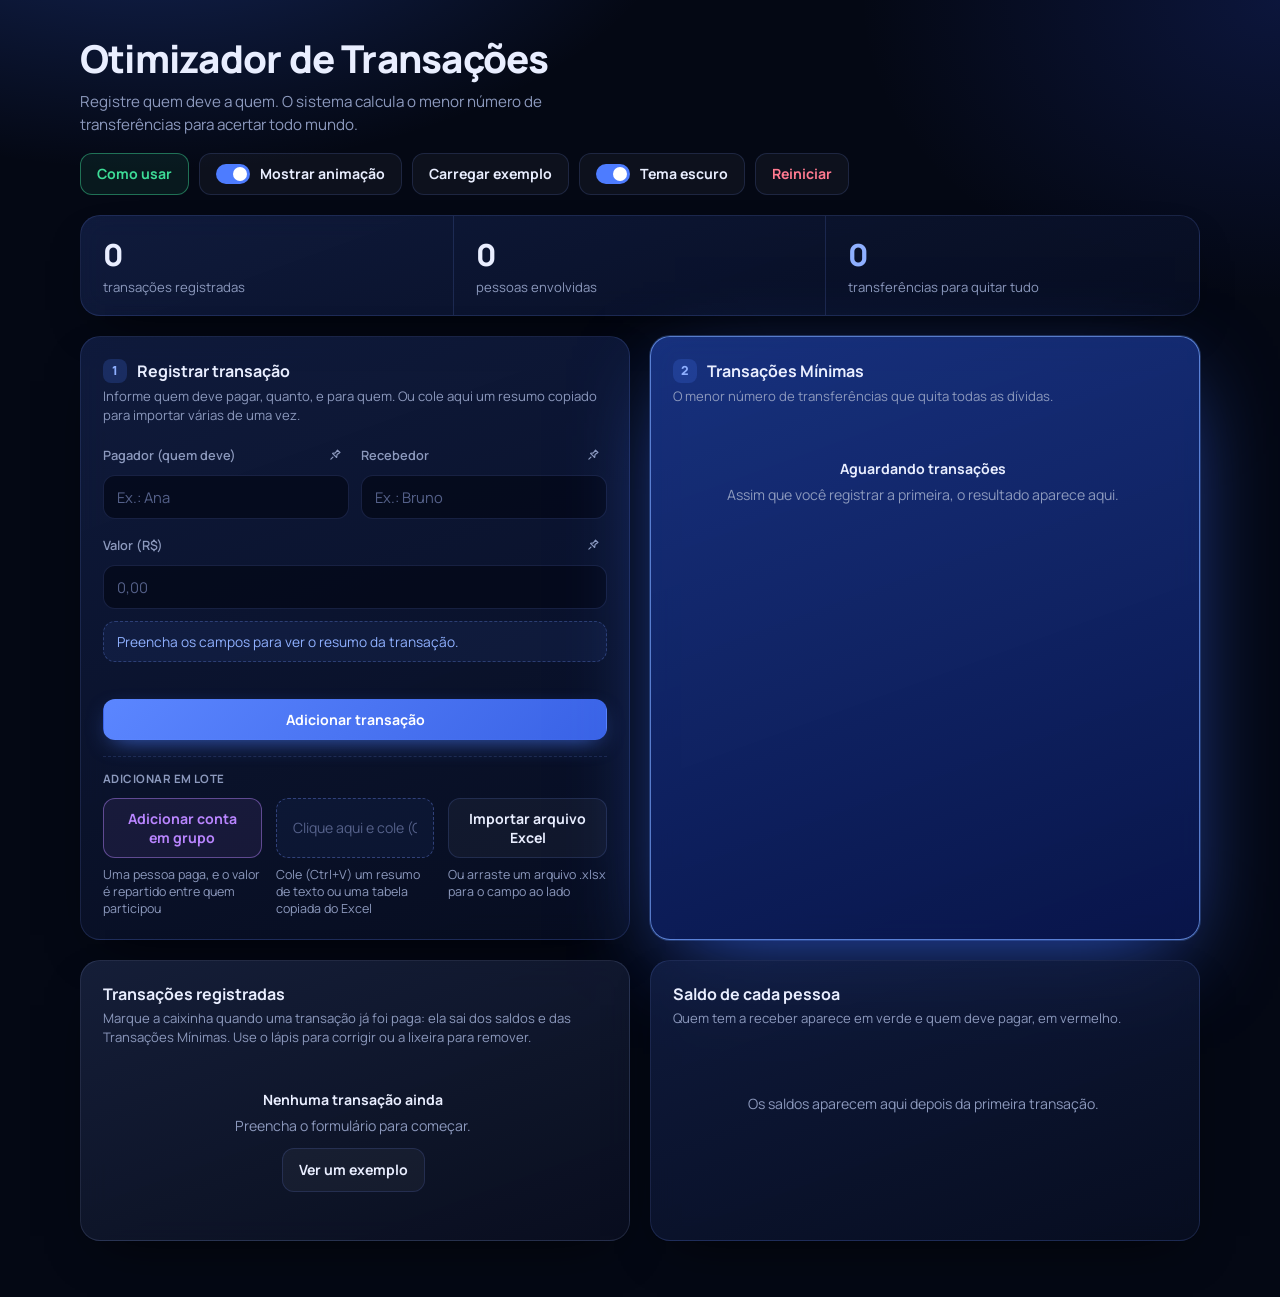
==== commit b248c3a8: "ui: move botao adicionar transacao para acima do bloco adicionar lote" ====
--- a/index.html
+++ b/index.html
@@ -81,6 +81,12 @@
           </div>
           <div class="previa" id="previa" aria-live="polite">Preencha os campos para ver o resumo da transação.</div>
 
+          <div class="erro" id="erro" role="alert"></div>
+          <div class="linha-btns">
+            <button class="btn primario" id="btnSalvar" type="submit">Adicionar transação</button>
+            <button class="btn" id="btnCancelar" type="button" hidden>Cancelar</button>
+          </div>
+
           <div class="lote-bloco">
             <p class="lote-titulo">Adicionar em lote</p>
 
@@ -96,12 +102,6 @@
 
               <input type="file" id="arquivoExcel" accept=".xlsx,.xlsm,.csv,.tsv,.txt" hidden>
             </div>
-          </div>
-
-          <div class="erro" id="erro" role="alert"></div>
-          <div class="linha-btns">
-            <button class="btn primario" id="btnSalvar" type="submit">Adicionar transação</button>
-            <button class="btn" id="btnCancelar" type="button" hidden>Cancelar</button>
           </div>
         </form>
       </section>
@@ -185,6 +185,7 @@
   <script src="js/interface/autocomplete.js"></script>
   <script src="js/interface/copiar.js"></script>
   <script src="js/interface/ordenar.js"></script>
+  <script src="js/interface/parcial.js"></script>
   <script src="js/interface/exportar.js"></script>
   <script src="js/interface/conta-conjunta.js"></script>
   <script src="js/dados/importar.js"></script>
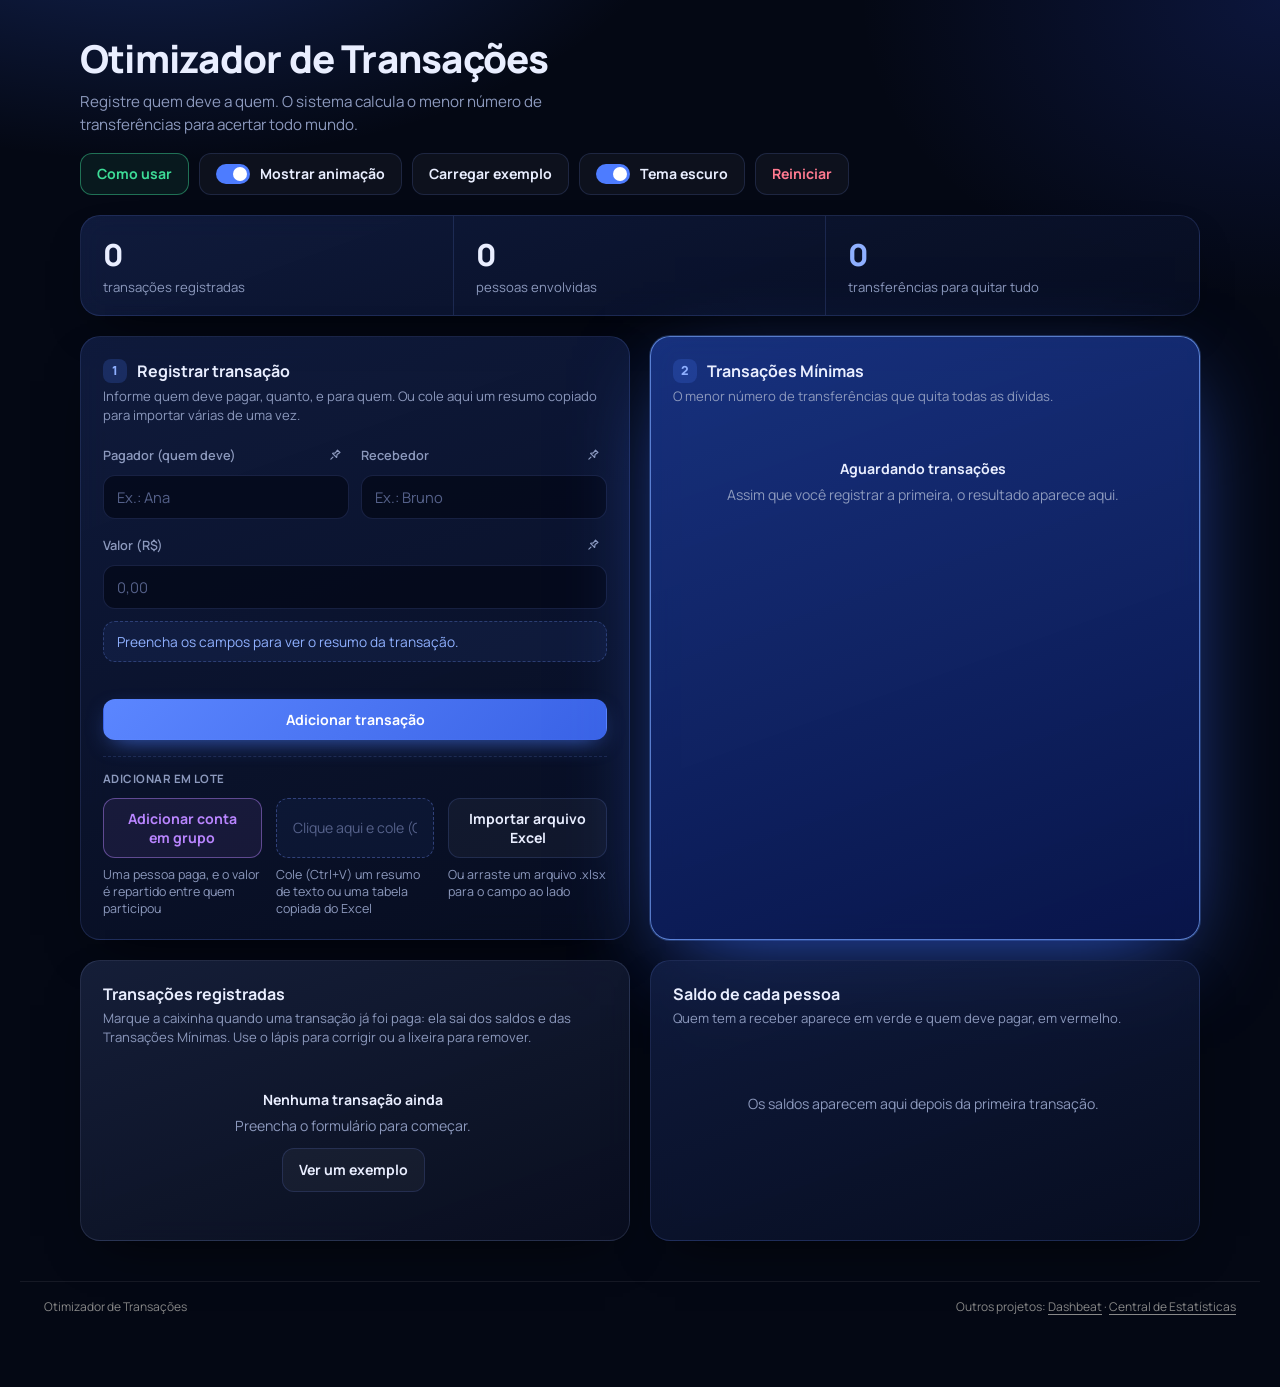
==== commit 084f1d2d: "feat(footer): links cruzados para Dashbeat e Central de Estatísticas Co-Authored-By: Claude Sonnet 4" ====
--- a/index.html
+++ b/index.html
@@ -191,6 +191,10 @@
   <script src="js/dados/importar.js"></script>
   <script src="js/dados/excel.js"></script>
   <script src="js/app.js"></script>
+  <footer style="margin-top:40px;padding:16px 24px;color:#888;font-size:12px;display:flex;justify-content:space-between;flex-wrap:wrap;gap:8px;border-top:1px solid rgba(255,255,255,.07)">
+    <span>Otimizador de Transações</span>
+    <span>Outros projetos: <a href="https://lui13h.github.io/dashbeat/" target="_blank" rel="noopener" style="color:inherit;text-decoration:underline;text-underline-offset:3px">Dashbeat</a> · <a href="https://central-pro-clubs-2j9o.vercel.app/clips.html" target="_blank" rel="noopener" style="color:inherit;text-decoration:underline;text-underline-offset:3px">Central de Estatísticas</a></span>
+  </footer>
 </body>
 
 </html>
--- a/css/estilo.css
+++ b/css/estilo.css
@@ -906,6 +906,17 @@
       color: var(--pos)
     }
 
+    .selo-parcial {
+      font-size: .7rem;
+      font-weight: 700;
+      color: var(--blue2);
+      white-space: nowrap
+    }
+
+    li.item.parcial {
+      border-color: rgba(77, 124, 255, .5)
+    }
+
     .resultado li.item.pago {
       background: linear-gradient(135deg, rgba(61, 220, 151, .18), rgba(61, 220, 151, .06));
       border-color: rgba(61, 220, 151, .5)
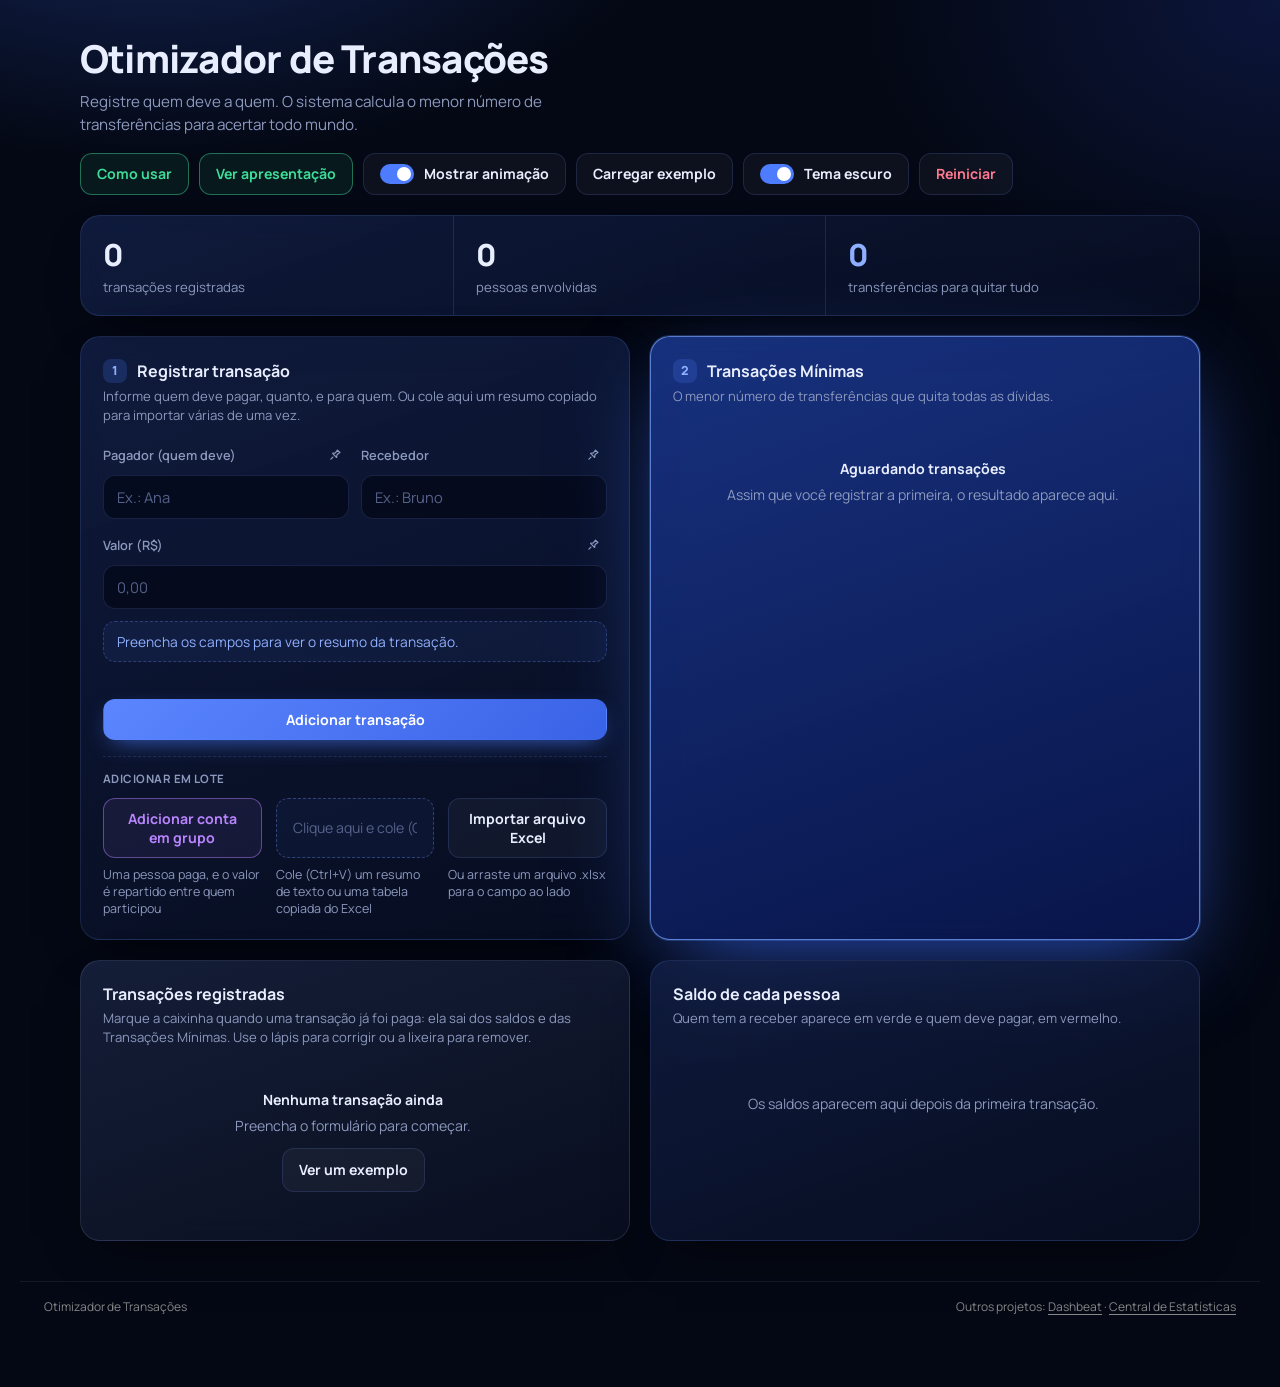
==== commit 95416f53: "feat: botão de navegação entre index e apresentação interativa Co-Authored-By: Claude Sonnet 4.6 <no" ====
--- a/index.html
+++ b/index.html
@@ -22,6 +22,7 @@
       </div>
       <div class="acoes">
         <a class="btn ajuda" href="documentacao.html">Como usar</a>
+        <a class="btn ajuda" href="otimizador_de_transa_es_financeiras_apresenta_o_interativa.html" target="_blank">Ver apresentação</a>
         <button class="btn alternar" id="btnAnimacao" type="button" role="switch" aria-checked="true"><span
             class="chave" aria-hidden="true"></span>Mostrar animação</button>
         <button class="btn" id="btnExemplo" type="button">Carregar exemplo</button>
